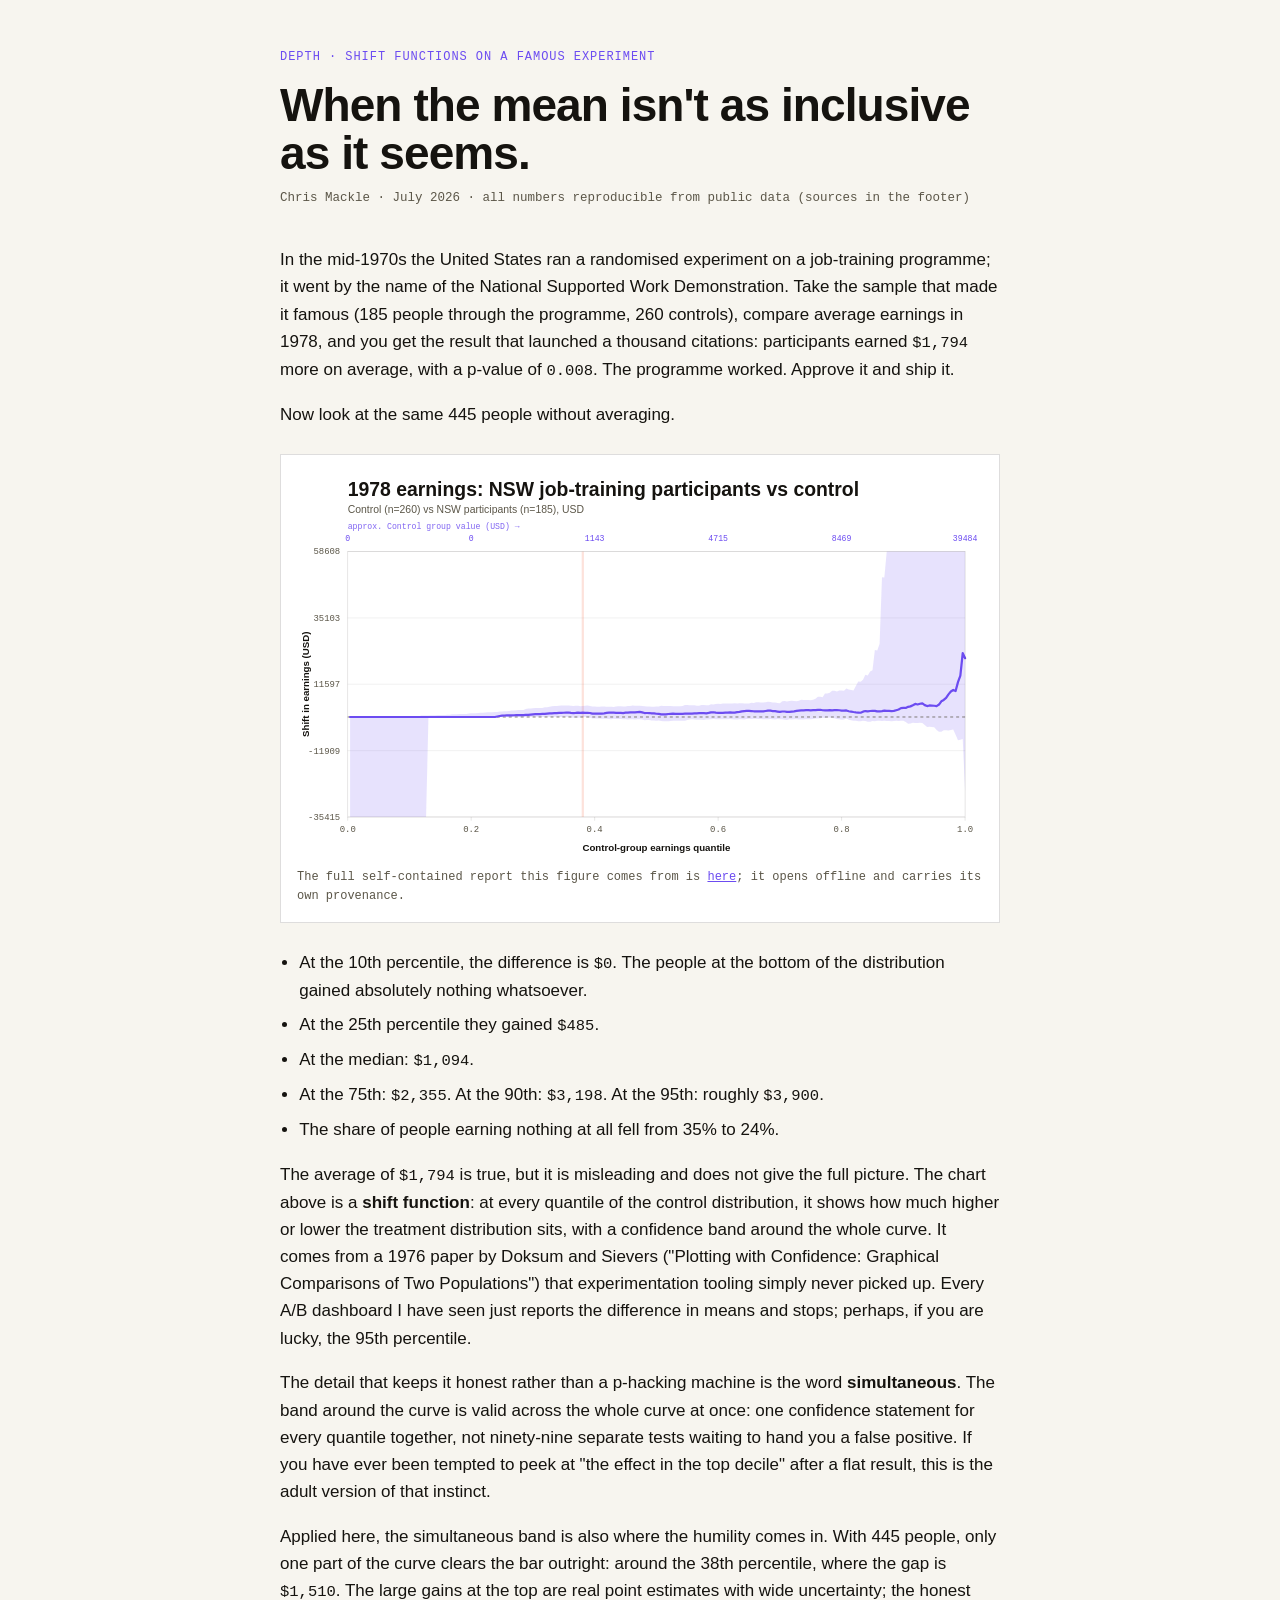
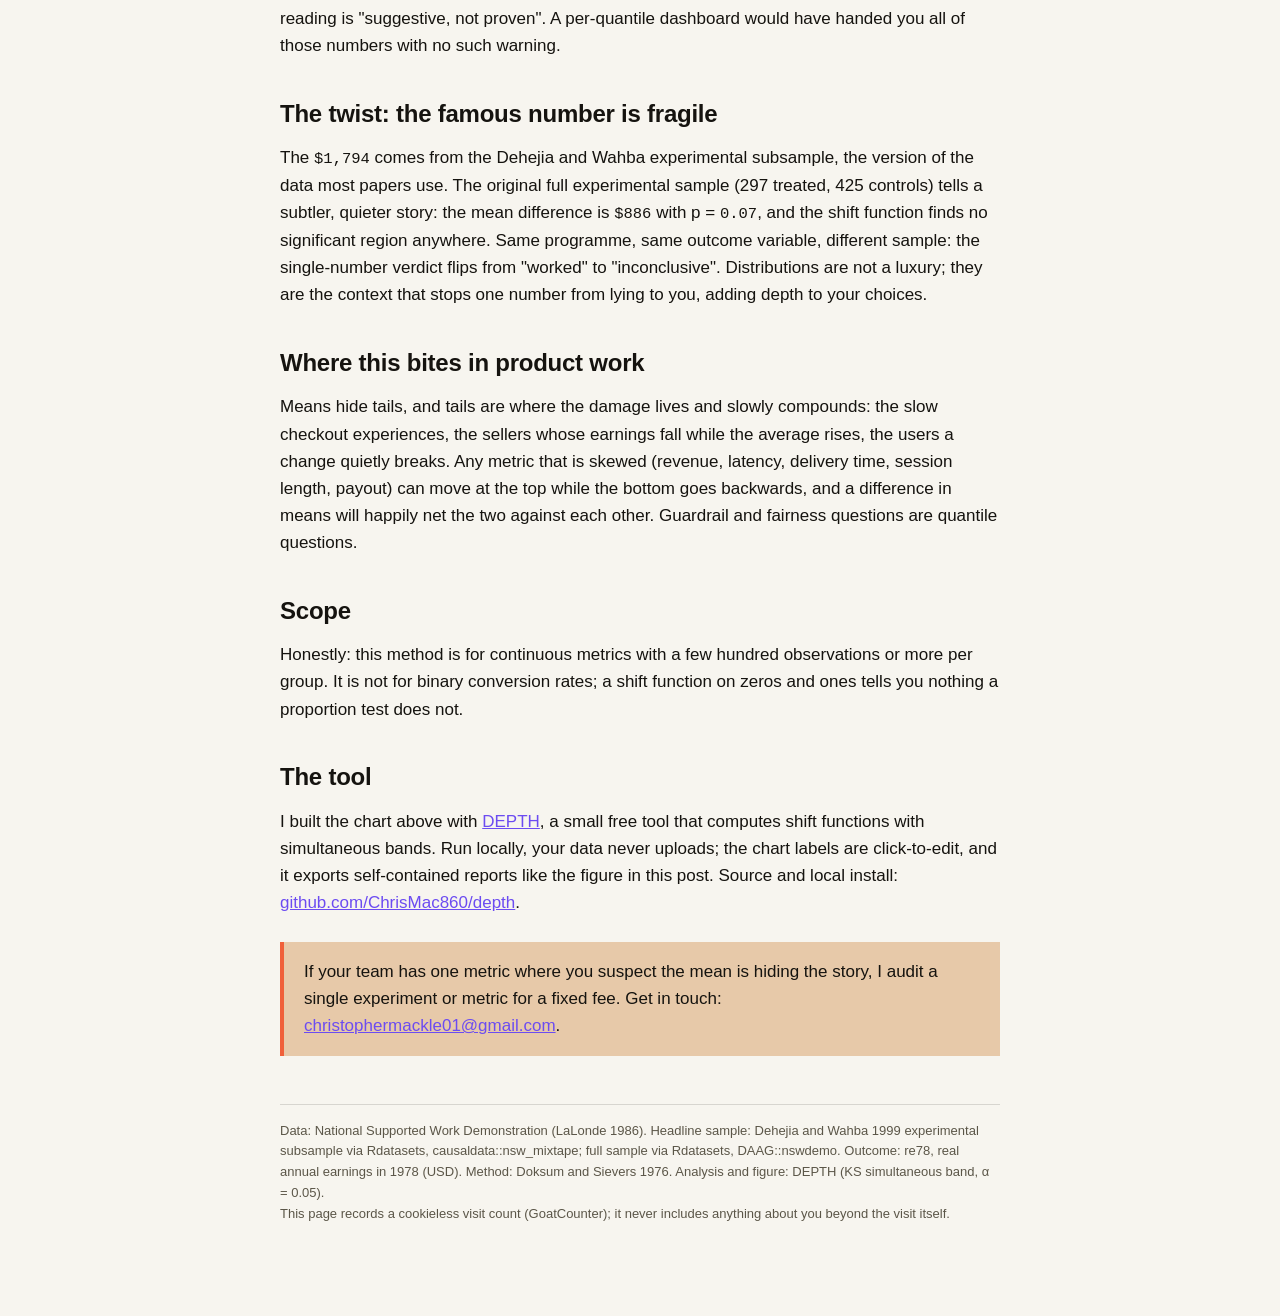
==== docs/index.html @ 8d06cf03 "Launch article page + visible single-point significance marker docs/index.html: the launch article (" ====
<!doctype html>
<html lang="en">
<head>
<meta charset="utf-8">
<meta name="viewport" content="width=device-width, initial-scale=1">
<title>When the mean isn't as inclusive as it seems</title>
<meta name="description" content="A randomised job-training experiment, a famous +$1,794 average, and the fifty-year-old method that shows who actually got it.">
<style>
  :root{ --paper:#F7F5EF; --ink:#15130F; --mute:#5B5648; --accent:#6C4CF1; --signal:#F0603A; --warm:#E7C9A9;
         --mono:'JetBrains Mono', ui-monospace, 'SF Mono', Menlo, Consolas, monospace; }
  *{ box-sizing:border-box; }
  body{ margin:0; background:var(--paper); color:var(--ink);
        font-family:'Inter','Helvetica Neue',Arial,sans-serif; line-height:1.6;
        padding:3rem 1.25rem 5rem; }
  .wrap{ max-width:720px; margin:0 auto; }
  .kicker{ font-family:var(--mono); font-size:12px; letter-spacing:.08em; text-transform:uppercase; color:var(--accent); margin:0 0 14px; }
  h1{ font-weight:900; font-size:clamp(30px,6vw,46px); letter-spacing:-.02em; line-height:1.05; margin:0 0 10px; }
  .byline{ font-family:var(--mono); font-size:12.5px; color:var(--mute); margin:0 0 2.4rem; }
  p{ margin:0 0 1.1rem; font-size:17px; }
  h2{ font-weight:800; font-size:24px; letter-spacing:-.01em; margin:2.2rem 0 .7rem; }
  ul{ margin:0 0 1.1rem; padding-left:1.2rem; }
  li{ margin-bottom:.45rem; font-size:17px; }
  strong{ font-weight:700; }
  .figure{ border:1px solid rgba(21,19,15,.14); background:#FFFFFF; padding:1rem; margin:1.6rem 0; }
  .figure svg{ width:100%; height:auto; display:block; }
  .figcap{ font-family:var(--mono); font-size:12px; color:var(--mute); margin:.6rem 0 0; }
  .figcap a{ color:var(--accent); }
  a{ color:var(--accent); }
  .num{ font-family:var(--mono); font-size:15.5px; }
  .cta{ background:var(--warm); border-left:4px solid var(--signal); padding:1rem 1.25rem; margin:1.6rem 0; }
  .cta p{ margin:0; }
  .footer{ color:var(--mute); font-size:13px; border-top:1px solid rgba(21,19,15,.14); margin-top:3rem; padding-top:1rem; line-height:1.6; }
  .footer a{ color:var(--mute); }
</style>
</head>
<body>
<div class="wrap">

  <p class="kicker">DEPTH · shift functions on a famous experiment</p>
  <h1>When the mean isn't as inclusive as it seems.</h1>
  <p class="byline">Chris Mackle · July 2026 · all numbers reproducible from public data (sources in the footer)</p>

  <p>In the mid-1970s the United States ran a randomised experiment on a job-training programme; it went by the name of the National Supported Work Demonstration. Take the sample that made it famous (185 people through the programme, 260 controls), compare average earnings in 1978, and you get the result that launched a thousand citations: participants earned <span class="num">$1,794</span> more on average, with a p-value of <span class="num">0.008</span>. The programme worked. Approve it and ship it.</p>

  <p>Now look at the same 445 people without averaging.</p>

  <div class="figure">
    <svg viewBox="0 0 920 520" xmlns="http://www.w3.org/2000/svg" font-family="'Inter','Helvetica Neue',Arial,sans-serif">
<style>
      .d-bg { fill: #FFFFFF; }
      .d-band { fill: #6C4CF1; fill-opacity: 0.16; }
      .d-line { fill: none; stroke: #6C4CF1; stroke-width: 3; stroke-linecap: round; stroke-linejoin: round; }
      .d-zero { stroke: #5B5648; stroke-width: 1; stroke-dasharray: 4 4; }
      .d-sig { fill: #F0603A; fill-opacity: 0.18; }
      .d-axis-line { stroke: rgba(21, 19, 15, 0.14); stroke-width: 1; }
      .d-tick-label { font-family: 'JetBrains Mono', ui-monospace, 'SF Mono', Menlo, Consolas, monospace; font-size: 12px; fill: #5B5648; }
      .d-axis-label { font-family: 'Inter','Helvetica Neue',Arial,sans-serif; font-size: 13px; font-weight: 700; fill: #15130F; }
      .d-title { font-family: 'Inter','Helvetica Neue',Arial,sans-serif; font-size: 26px; font-weight: 800; fill: #15130F; }
      .d-subtitle { font-family: 'Inter','Helvetica Neue',Arial,sans-serif; font-size: 14px; font-weight: 500; fill: #5B5648; }
      .d-secondary-label { font-family: 'JetBrains Mono', ui-monospace, 'SF Mono', Menlo, Consolas, monospace; font-size: 11px; fill: #6C4CF1; }
      .depth-editable { cursor: pointer; }
      .depth-editable:hover .depth-editable__underline,
      .depth-editable:focus-visible .depth-editable__underline { opacity: 1; }
      .depth-editable__underline { opacity: 0; stroke: #6C4CF1; stroke-width: 1; stroke-dasharray: 2 2; transition: opacity .15s ease; }
    </style>
<rect class="d-bg" x="0" y="0" width="920" height="520" rx="0"></rect>
<g class="depth-editable" data-edit-key="title" tabindex="0" role="button" aria-label="Edit title">
      <text class="d-title" x="68" y="34" text-anchor="start" >1978 earnings: NSW job-training participants vs control</text>
      <line class="depth-editable__underline" x1="0" y1="0" x2="0" y2="0"></line>
    </g>
<g class="depth-editable" data-edit-key="subtitle" tabindex="0" role="button" aria-label="Edit subtitle">
      <text class="d-subtitle" x="68" y="56" text-anchor="start" >Control (n=260) vs NSW participants (n=185), USD</text>
      <line class="depth-editable__underline" x1="0" y1="0" x2="0" y2="0"></line>
    </g>
<g>
  <text class="d-secondary-label" x="68" y="78" text-anchor="start" opacity="0.85">approx. Control group value (USD) &#8594;</text>
  <text class="d-secondary-label" x="68.0" y="94" text-anchor="middle">0</text><text class="d-secondary-label" x="233.6" y="94" text-anchor="middle">0</text><text class="d-secondary-label" x="399.2" y="94" text-anchor="middle">1143</text><text class="d-secondary-label" x="564.8" y="94" text-anchor="middle">4715</text><text class="d-secondary-label" x="730.4" y="94" text-anchor="middle">8469</text><text class="d-secondary-label" x="896.0" y="94" text-anchor="middle">39484</text>
</g>
<g>
  
      <line class="d-axis-line" x1="68" y1="464.0" x2="896" y2="464.0" opacity="0.5"></line>
      <text class="d-tick-label" x="58" y="468.0" text-anchor="end">-35415</text>
    
      <line class="d-axis-line" x1="68" y1="375.0" x2="896" y2="375.0" opacity="0.5"></line>
      <text class="d-tick-label" x="58" y="379.0" text-anchor="end">-11909</text>
    
      <line class="d-axis-line" x1="68" y1="286.0" x2="896" y2="286.0" opacity="0.5"></line>
      <text class="d-tick-label" x="58" y="290.0" text-anchor="end">11597</text>
    
      <line class="d-axis-line" x1="68" y1="197.0" x2="896" y2="197.0" opacity="0.5"></line>
      <text class="d-tick-label" x="58" y="201.0" text-anchor="end">35103</text>
    
      <line class="d-axis-line" x1="68" y1="108.0" x2="896" y2="108.0" opacity="0.5"></line>
      <text class="d-tick-label" x="58" y="112.0" text-anchor="end">58608</text>
    
  <rect class="d-sig" x="381.8" y="108" width="3.0" height="356"></rect>
  <path class="d-band" d="M 71.18,329.91 L 74.37,329.91 L 77.55,329.91 L 80.74,329.91 L 83.92,329.91 L 87.11,329.91 L 90.29,329.91 L 93.48,329.91 L 96.66,329.91 L 99.85,329.91 L 103.03,329.91 L 106.22,329.91 L 109.40,329.91 L 112.58,329.91 L 115.77,329.91 L 118.95,329.91 L 122.14,329.91 L 125.32,329.91 L 128.51,329.91 L 131.69,329.91 L 134.88,329.91 L 138.06,329.91 L 141.25,329.91 L 144.43,329.91 L 147.62,329.91 L 150.80,329.91 L 153.98,329.91 L 157.17,329.91 L 160.35,329.91 L 163.54,328.81 L 166.72,328.07 L 169.91,328.07 L 173.09,327.83 L 176.28,327.79 L 179.46,327.67 L 182.65,327.67 L 185.83,327.46 L 189.02,327.37 L 192.20,327.37 L 195.38,327.36 L 198.57,327.09 L 201.75,327.02 L 204.94,327.02 L 208.12,326.39 L 211.31,326.14 L 214.49,326.14 L 217.68,325.94 L 220.86,325.87 L 224.05,325.80 L 227.23,325.80 L 230.42,325.16 L 233.60,325.01 L 236.78,325.01 L 239.97,324.76 L 243.15,324.51 L 246.34,324.38 L 249.52,324.38 L 252.71,323.95 L 255.89,323.65 L 259.08,323.65 L 262.26,323.62 L 265.45,323.19 L 268.63,323.19 L 271.82,322.62 L 275.00,322.51 L 278.18,322.37 L 281.37,322.37 L 284.55,321.71 L 287.74,321.12 L 290.92,321.12 L 294.11,321.01 L 297.29,320.61 L 300.48,320.50 L 303.66,320.50 L 306.85,319.35 L 310.03,318.46 L 313.22,318.46 L 316.40,318.19 L 319.58,317.82 L 322.77,317.81 L 325.95,317.81 L 329.14,317.68 L 332.32,316.80 L 335.51,316.80 L 338.69,316.29 L 341.88,315.57 L 345.06,315.21 L 348.25,315.21 L 351.43,314.87 L 354.62,314.64 L 357.80,314.64 L 360.98,314.55 L 364.17,314.38 L 367.35,314.84 L 370.54,315.12 L 373.72,314.96 L 376.91,314.80 L 380.09,315.37 L 383.28,315.23 L 386.46,314.83 L 389.65,314.53 L 392.83,315.20 L 396.02,315.98 L 399.20,315.90 L 402.38,316.06 L 405.57,316.24 L 408.75,315.98 L 411.94,315.95 L 415.12,316.20 L 418.31,316.06 L 421.49,316.29 L 424.68,316.35 L 427.86,315.72 L 431.05,315.51 L 434.23,315.59 L 437.42,315.79 L 440.60,315.81 L 443.78,315.16 L 446.97,315.23 L 450.15,314.56 L 453.34,314.71 L 456.52,314.79 L 459.71,314.70 L 462.89,315.17 L 466.08,315.64 L 469.26,315.71 L 472.45,315.78 L 475.63,316.05 L 478.82,316.16 L 482.00,315.88 L 485.18,315.71 L 488.37,314.98 L 491.55,315.27 L 494.74,315.27 L 497.92,315.01 L 501.11,315.27 L 504.29,315.39 L 507.48,315.50 L 510.66,315.42 L 513.85,315.56 L 517.03,315.10 L 520.22,313.81 L 523.40,313.87 L 526.58,314.08 L 529.77,314.17 L 532.95,314.23 L 536.14,314.79 L 539.32,314.71 L 542.51,313.72 L 545.69,313.93 L 548.88,314.10 L 552.06,314.02 L 555.25,312.84 L 558.43,313.26 L 561.62,312.46 L 564.80,312.28 L 567.98,312.52 L 571.17,311.94 L 574.35,311.79 L 577.54,311.74 L 580.72,311.79 L 583.91,311.88 L 587.09,311.64 L 590.28,311.70 L 593.46,311.58 L 596.65,311.52 L 599.83,311.82 L 603.02,311.77 L 606.20,311.71 L 609.38,310.90 L 612.57,311.30 L 615.75,310.23 L 618.94,310.09 L 622.12,310.32 L 625.31,310.63 L 628.49,310.18 L 631.68,309.59 L 634.86,309.85 L 638.05,310.32 L 641.23,310.51 L 644.42,311.09 L 647.60,311.43 L 650.78,308.75 L 653.97,308.48 L 657.15,309.03 L 660.34,308.39 L 663.52,308.00 L 666.71,308.60 L 669.89,308.78 L 673.08,308.23 L 676.26,306.92 L 679.45,307.13 L 682.63,307.12 L 685.82,306.99 L 689.00,307.40 L 692.18,306.87 L 695.37,305.35 L 698.55,302.78 L 701.74,302.86 L 704.92,303.34 L 708.11,298.32 L 711.29,298.35 L 714.48,297.50 L 717.66,294.76 L 720.85,294.78 L 724.03,295.68 L 727.22,294.49 L 730.40,294.52 L 733.58,294.83 L 736.77,291.74 L 739.95,293.01 L 743.14,293.73 L 746.32,294.30 L 749.51,288.22 L 752.69,282.35 L 755.88,282.80 L 759.06,279.80 L 762.25,273.16 L 765.43,274.26 L 768.62,268.77 L 771.80,267.27 L 774.98,240.03 L 778.17,240.82 L 781.35,231.82 L 784.54,142.45 L 787.72,142.75 L 790.91,108.00 L 794.09,108.00 L 797.28,108.00 L 800.46,108.00 L 803.65,108.00 L 806.83,108.00 L 810.02,108.00 L 813.20,108.00 L 816.38,108.00 L 819.57,108.00 L 822.75,108.00 L 825.94,108.00 L 829.12,108.00 L 832.31,108.00 L 835.49,108.00 L 838.68,108.00 L 841.86,108.00 L 845.05,108.00 L 848.23,108.00 L 851.42,108.00 L 854.60,108.00 L 857.78,108.00 L 860.97,108.00 L 864.15,108.00 L 867.34,108.00 L 870.52,108.00 L 873.71,108.00 L 876.89,108.00 L 880.08,108.00 L 883.26,108.00 L 886.45,108.00 L 889.63,108.00 L 892.82,108.00 L 896.00,108.00 L 896.00,429.55 L 892.82,359.35 L 889.63,360.54 L 886.45,361.21 L 883.26,353.77 L 880.08,346.78 L 876.89,347.21 L 873.71,348.02 L 870.52,347.75 L 867.34,347.68 L 864.15,349.76 L 860.97,349.70 L 857.78,347.43 L 854.60,343.73 L 851.42,343.35 L 848.23,343.10 L 845.05,343.35 L 841.86,340.54 L 838.68,337.84 L 835.49,337.67 L 832.31,337.81 L 829.12,337.95 L 825.94,337.73 L 822.75,338.58 L 819.57,338.90 L 816.38,336.77 L 813.20,334.97 L 810.02,335.11 L 806.83,335.20 L 803.65,334.83 L 800.46,335.43 L 797.28,335.50 L 794.09,335.23 L 790.91,335.26 L 787.72,334.90 L 784.54,335.31 L 781.35,335.09 L 778.17,334.84 L 774.98,335.51 L 771.80,335.18 L 768.62,336.27 L 765.43,336.45 L 762.25,335.39 L 759.06,334.83 L 755.88,335.77 L 752.69,335.50 L 749.51,335.10 L 746.32,334.80 L 743.14,334.32 L 739.95,333.49 L 736.77,331.99 L 733.58,333.16 L 730.40,333.44 L 727.22,332.91 L 724.03,332.50 L 720.85,331.70 L 717.66,331.25 L 714.48,330.67 L 711.29,330.80 L 708.11,331.14 L 704.92,330.97 L 701.74,331.51 L 698.55,332.01 L 695.37,332.01 L 692.18,332.74 L 689.00,333.04 L 685.82,332.81 L 682.63,332.79 L 679.45,333.21 L 676.26,333.26 L 673.08,333.19 L 669.89,333.05 L 666.71,332.80 L 663.52,333.16 L 660.34,333.03 L 657.15,333.91 L 653.97,333.47 L 650.78,332.90 L 647.60,333.06 L 644.42,332.74 L 641.23,333.28 L 638.05,333.02 L 634.86,332.68 L 631.68,332.80 L 628.49,332.77 L 625.31,332.83 L 622.12,332.65 L 618.94,332.45 L 615.75,332.39 L 612.57,332.31 L 609.38,332.47 L 606.20,332.26 L 603.02,332.60 L 599.83,333.21 L 596.65,333.07 L 593.46,332.97 L 590.28,333.15 L 587.09,333.28 L 583.91,332.91 L 580.72,332.61 L 577.54,332.89 L 574.35,332.86 L 571.17,332.86 L 567.98,332.96 L 564.80,333.07 L 561.62,332.85 L 558.43,332.55 L 555.25,332.85 L 552.06,333.27 L 548.88,333.12 L 545.69,333.78 L 542.51,333.69 L 539.32,333.56 L 536.14,333.47 L 532.95,333.27 L 529.77,333.08 L 526.58,333.15 L 523.40,333.78 L 520.22,334.87 L 517.03,334.83 L 513.85,334.79 L 510.66,335.06 L 507.48,335.03 L 504.29,334.92 L 501.11,335.31 L 497.92,335.71 L 494.74,335.68 L 491.55,335.45 L 488.37,335.28 L 485.18,334.72 L 482.00,334.87 L 478.82,334.68 L 475.63,334.60 L 472.45,333.97 L 469.26,334.01 L 466.08,334.37 L 462.89,333.43 L 459.71,332.82 L 456.52,333.05 L 453.34,333.22 L 450.15,333.01 L 446.97,332.87 L 443.78,333.43 L 440.60,332.96 L 437.42,332.91 L 434.23,332.53 L 431.05,332.65 L 427.86,332.57 L 424.68,332.33 L 421.49,332.90 L 418.31,332.53 L 415.12,332.36 L 411.94,332.38 L 408.75,332.15 L 405.57,332.06 L 402.38,331.94 L 399.20,332.00 L 396.02,331.97 L 392.83,330.75 L 389.65,330.12 L 386.46,329.96 L 383.28,329.76 L 380.09,330.48 L 376.91,331.01 L 373.72,330.99 L 370.54,330.95 L 367.35,330.67 L 364.17,330.08 L 360.98,329.91 L 357.80,329.91 L 354.62,329.91 L 351.43,329.91 L 348.25,329.91 L 345.06,329.91 L 341.88,329.91 L 338.69,329.91 L 335.51,329.91 L 332.32,329.91 L 329.14,329.91 L 325.95,329.91 L 322.77,329.91 L 319.58,329.91 L 316.40,329.91 L 313.22,329.91 L 310.03,329.91 L 306.85,329.91 L 303.66,329.91 L 300.48,329.91 L 297.29,329.91 L 294.11,329.91 L 290.92,329.91 L 287.74,329.91 L 284.55,329.91 L 281.37,329.91 L 278.18,329.91 L 275.00,329.91 L 271.82,329.91 L 268.63,329.91 L 265.45,329.91 L 262.26,329.91 L 259.08,329.91 L 255.89,329.91 L 252.71,329.91 L 249.52,329.91 L 246.34,329.91 L 243.15,329.91 L 239.97,329.91 L 236.78,329.91 L 233.60,329.91 L 230.42,329.91 L 227.23,329.91 L 224.05,329.91 L 220.86,329.91 L 217.68,329.91 L 214.49,329.91 L 211.31,329.91 L 208.12,329.91 L 204.94,329.91 L 201.75,329.91 L 198.57,329.91 L 195.38,329.91 L 192.20,329.91 L 189.02,329.91 L 185.83,329.91 L 182.65,329.91 L 179.46,329.91 L 176.28,329.91 L 173.09,464.00 L 169.91,464.00 L 166.72,464.00 L 163.54,464.00 L 160.35,464.00 L 157.17,464.00 L 153.98,464.00 L 150.80,464.00 L 147.62,464.00 L 144.43,464.00 L 141.25,464.00 L 138.06,464.00 L 134.88,464.00 L 131.69,464.00 L 128.51,464.00 L 125.32,464.00 L 122.14,464.00 L 118.95,464.00 L 115.77,464.00 L 112.58,464.00 L 109.40,464.00 L 106.22,464.00 L 103.03,464.00 L 99.85,464.00 L 96.66,464.00 L 93.48,464.00 L 90.29,464.00 L 87.11,464.00 L 83.92,464.00 L 80.74,464.00 L 77.55,464.00 L 74.37,464.00 L 71.18,464.00 Z"></path>
  <line class="d-zero" x1="68" y1="329.9" x2="896" y2="329.9"></line>
  <path class="d-line" d="M 71.18,329.91 L 74.37,329.91 L 77.55,329.91 L 80.74,329.91 L 83.92,329.91 L 87.11,329.91 L 90.29,329.91 L 93.48,329.91 L 96.66,329.91 L 99.85,329.91 L 103.03,329.91 L 106.22,329.91 L 109.40,329.91 L 112.58,329.91 L 115.77,329.91 L 118.95,329.91 L 122.14,329.91 L 125.32,329.91 L 128.51,329.91 L 131.69,329.91 L 134.88,329.91 L 138.06,329.91 L 141.25,329.91 L 144.43,329.91 L 147.62,329.91 L 150.80,329.91 L 153.98,329.91 L 157.17,329.91 L 160.35,329.91 L 163.54,329.91 L 166.72,329.91 L 169.91,329.91 L 173.09,329.91 L 176.28,329.91 L 179.46,329.91 L 182.65,329.91 L 185.83,329.91 L 189.02,329.91 L 192.20,329.91 L 195.38,329.91 L 198.57,329.91 L 201.75,329.91 L 204.94,329.91 L 208.12,329.91 L 211.31,329.91 L 214.49,329.91 L 217.68,329.91 L 220.86,329.91 L 224.05,329.91 L 227.23,329.91 L 230.42,329.91 L 233.60,329.91 L 236.78,329.91 L 239.97,329.91 L 243.15,329.91 L 246.34,329.91 L 249.52,329.91 L 252.71,329.91 L 255.89,329.91 L 259.08,329.91 L 262.26,329.91 L 265.45,329.91 L 268.63,329.27 L 271.82,328.59 L 275.00,328.07 L 278.18,327.90 L 281.37,327.81 L 284.55,327.78 L 287.74,327.69 L 290.92,327.56 L 294.11,327.44 L 297.29,327.37 L 300.48,327.36 L 303.66,327.26 L 306.85,327.09 L 310.03,327.04 L 313.22,326.71 L 316.40,326.34 L 319.58,326.16 L 322.77,326.02 L 325.95,325.92 L 329.14,325.86 L 332.32,325.82 L 335.51,325.51 L 338.69,325.13 L 341.88,325.03 L 345.06,324.87 L 348.25,324.69 L 351.43,324.52 L 354.62,324.42 L 357.80,324.21 L 360.98,323.92 L 364.17,323.88 L 367.35,324.40 L 370.54,324.57 L 373.72,324.30 L 376.91,323.92 L 380.09,324.25 L 383.28,324.19 L 386.46,324.29 L 389.65,324.34 L 392.83,324.56 L 396.02,325.48 L 399.20,325.39 L 402.38,325.38 L 405.57,325.30 L 408.75,325.32 L 411.94,325.02 L 415.12,324.49 L 418.31,324.11 L 421.49,324.19 L 424.68,324.03 L 427.86,324.27 L 431.05,324.33 L 434.23,324.35 L 437.42,324.64 L 440.60,324.13 L 443.78,324.17 L 446.97,323.85 L 450.15,323.63 L 453.34,323.56 L 456.52,323.39 L 459.71,323.16 L 462.89,323.74 L 466.08,324.59 L 469.26,324.55 L 472.45,324.57 L 475.63,325.08 L 478.82,325.08 L 482.00,325.56 L 485.18,325.85 L 488.37,326.30 L 491.55,326.41 L 494.74,326.35 L 497.92,325.90 L 501.11,325.70 L 504.29,325.50 L 507.48,325.62 L 510.66,325.60 L 513.85,325.71 L 517.03,325.60 L 520.22,325.44 L 523.40,325.29 L 526.58,325.28 L 529.77,325.35 L 532.95,325.13 L 536.14,324.93 L 539.32,324.82 L 542.51,324.78 L 545.69,324.83 L 548.88,324.98 L 552.06,324.48 L 555.25,323.82 L 558.43,323.55 L 561.62,324.15 L 564.80,324.31 L 567.98,324.46 L 571.17,324.40 L 574.35,324.10 L 577.54,323.94 L 580.72,323.87 L 583.91,324.06 L 587.09,323.99 L 590.28,323.44 L 593.46,323.02 L 596.65,322.37 L 599.83,321.92 L 603.02,321.66 L 606.20,321.80 L 609.38,321.88 L 612.57,322.22 L 615.75,322.33 L 618.94,322.32 L 622.12,322.40 L 625.31,322.50 L 628.49,321.87 L 631.68,321.29 L 634.86,321.51 L 638.05,321.92 L 641.23,322.10 L 644.42,322.57 L 647.60,323.06 L 650.78,322.54 L 653.97,322.54 L 657.15,323.05 L 660.34,323.14 L 663.52,322.76 L 666.71,322.45 L 669.89,321.73 L 673.08,321.44 L 676.26,321.17 L 679.45,320.88 L 682.63,320.78 L 685.82,320.69 L 689.00,320.98 L 692.18,320.79 L 695.37,320.60 L 698.55,320.23 L 701.74,320.23 L 704.92,320.87 L 708.11,320.96 L 711.29,320.96 L 714.48,320.83 L 717.66,320.90 L 720.85,320.68 L 724.03,320.70 L 727.22,320.86 L 730.40,321.24 L 733.58,321.40 L 736.77,321.16 L 739.95,322.20 L 743.14,322.66 L 746.32,323.23 L 749.51,323.64 L 752.69,323.96 L 755.88,324.22 L 759.06,322.80 L 762.25,321.93 L 765.43,322.44 L 768.62,321.88 L 771.80,321.58 L 774.98,321.58 L 778.17,322.28 L 781.35,322.48 L 784.54,322.00 L 787.72,321.32 L 790.91,321.69 L 794.09,321.75 L 797.28,321.89 L 800.46,321.75 L 803.65,320.82 L 806.83,319.83 L 810.02,318.04 L 813.20,317.61 L 816.38,317.77 L 819.57,316.29 L 822.75,315.67 L 825.94,314.14 L 829.12,312.39 L 832.31,313.14 L 835.49,312.17 L 838.68,311.66 L 841.86,314.01 L 845.05,315.25 L 848.23,314.48 L 851.42,314.56 L 854.60,314.83 L 857.78,315.27 L 860.97,313.24 L 864.15,308.86 L 867.34,307.05 L 870.52,304.35 L 873.71,299.59 L 876.89,295.74 L 880.08,293.70 L 883.26,295.11 L 886.45,283.17 L 889.63,274.27 L 892.82,244.26 L 896.00,251.06" data-line-id="depth-delta-line"></path>
  
      <line class="d-axis-line" x1="68.0" y1="464" x2="68.0" y2="469"></line>
      <text class="d-tick-label" x="68.0" y="484" text-anchor="middle">0.0</text>
    
      <line class="d-axis-line" x1="233.6" y1="464" x2="233.6" y2="469"></line>
      <text class="d-tick-label" x="233.6" y="484" text-anchor="middle">0.2</text>
    
      <line class="d-axis-line" x1="399.2" y1="464" x2="399.2" y2="469"></line>
      <text class="d-tick-label" x="399.2" y="484" text-anchor="middle">0.4</text>
    
      <line class="d-axis-line" x1="564.8" y1="464" x2="564.8" y2="469"></line>
      <text class="d-tick-label" x="564.8" y="484" text-anchor="middle">0.6</text>
    
      <line class="d-axis-line" x1="730.4" y1="464" x2="730.4" y2="469"></line>
      <text class="d-tick-label" x="730.4" y="484" text-anchor="middle">0.8</text>
    
      <line class="d-axis-line" x1="896.0" y1="464" x2="896.0" y2="469"></line>
      <text class="d-tick-label" x="896.0" y="484" text-anchor="middle">1.0</text>
    
  <rect x="68" y="108" width="828" height="356" fill="none" stroke="rgba(21, 19, 15, 0.14)"></rect>
</g>
<g class="depth-editable" data-edit-key="xlabel" tabindex="0" role="button" aria-label="Edit xlabel">
      <text class="d-axis-label" x="482" y="510" text-anchor="middle" >Control-group earnings quantile</text>
      <line class="depth-editable__underline" x1="0" y1="0" x2="0" y2="0"></line>
    </g>
<g class="depth-editable" data-edit-key="ylabel" tabindex="0" role="button" aria-label="Edit ylabel">
      <text class="d-axis-label" x="16" y="286" text-anchor="middle" transform="rotate(-90 16 286)">Shift in earnings (USD)</text>
      <line class="depth-editable__underline" x1="0" y1="0" x2="0" y2="0"></line>
    </g>
</svg>
    <p class="figcap">The full self-contained report this figure comes from is <a href="nsw-lalonde-report.html">here</a>; it opens offline and carries its own provenance.</p>
  </div>

  <ul>
    <li>At the 10th percentile, the difference is <span class="num">$0</span>. The people at the bottom of the distribution gained absolutely nothing whatsoever.</li>
    <li>At the 25th percentile they gained <span class="num">$485</span>.</li>
    <li>At the median: <span class="num">$1,094</span>.</li>
    <li>At the 75th: <span class="num">$2,355</span>. At the 90th: <span class="num">$3,198</span>. At the 95th: roughly <span class="num">$3,900</span>.</li>
    <li>The share of people earning nothing at all fell from 35% to 24%.</li>
  </ul>

  <p>The average of <span class="num">$1,794</span> is true, but it is misleading and does not give the full picture. The chart above is a <strong>shift function</strong>: at every quantile of the control distribution, it shows how much higher or lower the treatment distribution sits, with a confidence band around the whole curve. It comes from a 1976 paper by Doksum and Sievers ("Plotting with Confidence: Graphical Comparisons of Two Populations") that experimentation tooling simply never picked up. Every A/B dashboard I have seen just reports the difference in means and stops; perhaps, if you are lucky, the 95th percentile.</p>

  <p>The detail that keeps it honest rather than a p-hacking machine is the word <strong>simultaneous</strong>. The band around the curve is valid across the whole curve at once: one confidence statement for every quantile together, not ninety-nine separate tests waiting to hand you a false positive. If you have ever been tempted to peek at "the effect in the top decile" after a flat result, this is the adult version of that instinct.</p>

  <p>Applied here, the simultaneous band is also where the humility comes in. With 445 people, only one part of the curve clears the bar outright: around the 38th percentile, where the gap is <span class="num">$1,510</span>. The large gains at the top are real point estimates with wide uncertainty; the honest reading is "suggestive, not proven". A per-quantile dashboard would have handed you all of those numbers with no such warning.</p>

  <h2>The twist: the famous number is fragile</h2>
  <p>The <span class="num">$1,794</span> comes from the Dehejia and Wahba experimental subsample, the version of the data most papers use. The original full experimental sample (297 treated, 425 controls) tells a subtler, quieter story: the mean difference is <span class="num">$886</span> with p&nbsp;=&nbsp;<span class="num">0.07</span>, and the shift function finds no significant region anywhere. Same programme, same outcome variable, different sample: the single-number verdict flips from "worked" to "inconclusive". Distributions are not a luxury; they are the context that stops one number from lying to you, adding depth to your choices.</p>

  <h2>Where this bites in product work</h2>
  <p>Means hide tails, and tails are where the damage lives and slowly compounds: the slow checkout experiences, the sellers whose earnings fall while the average rises, the users a change quietly breaks. Any metric that is skewed (revenue, latency, delivery time, session length, payout) can move at the top while the bottom goes backwards, and a difference in means will happily net the two against each other. Guardrail and fairness questions are quantile questions.</p>

  <h2>Scope</h2>
  <p>Honestly: this method is for continuous metrics with a few hundred observations or more per group. It is not for binary conversion rates; a shift function on zeros and ones tells you nothing a proportion test does not.</p>

  <h2>The tool</h2>
  <p>I built the chart above with <a href="https://depth-p97z.onrender.com/">DEPTH</a>, a small free tool that computes shift functions with simultaneous bands. Run locally, your data never uploads; the chart labels are click-to-edit, and it exports self-contained reports like the figure in this post. Source and local install: <a href="https://github.com/ChrisMac860/depth">github.com/ChrisMac860/depth</a>.</p>

  <div class="cta">
    <p>If your team has one metric where you suspect the mean is hiding the story, I audit a single experiment or metric for a fixed fee. Get in touch: <a href="mailto:christophermackle01@gmail.com">christophermackle01@gmail.com</a>.</p>
  </div>

  <p class="footer">
    Data: National Supported Work Demonstration (LaLonde 1986). Headline sample: Dehejia and Wahba 1999 experimental subsample via Rdatasets, causaldata::nsw_mixtape; full sample via Rdatasets, DAAG::nswdemo. Outcome: re78, real annual earnings in 1978 (USD). Method: Doksum and Sievers 1976. Analysis and figure: DEPTH (KS simultaneous band, &alpha; = 0.05).<br>
    This page records a cookieless visit count (GoatCounter); it never includes anything about you beyond the visit itself.
  </p>

</div>
<script>
  (function () {
    if (location.hostname === 'chrismac860.github.io') {
      var s = document.createElement('script');
      s.async = true;
      s.setAttribute('data-goatcounter', 'https://cmackle.goatcounter.com/count');
      s.src = 'https://gc.zgo.at/count.js';
      document.head.appendChild(s);
    }
  })();
</script>
</body>
</html>
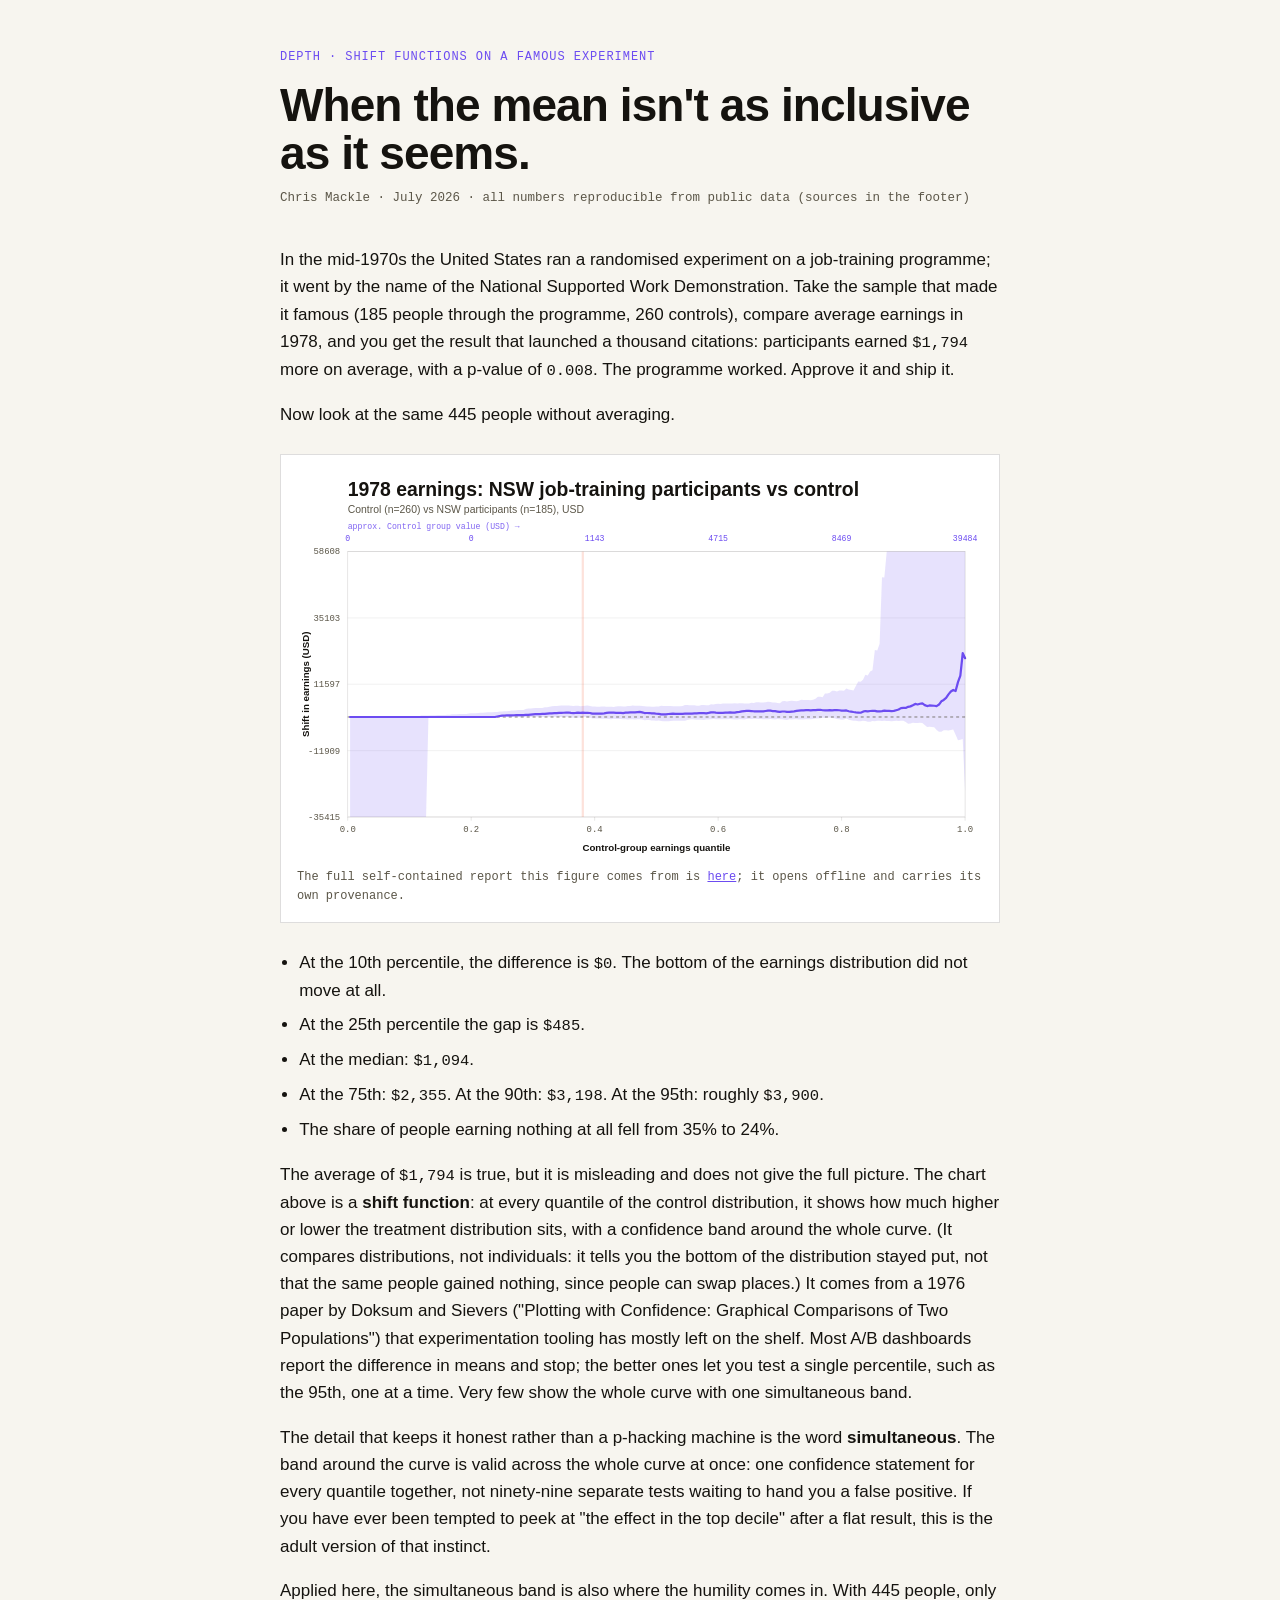
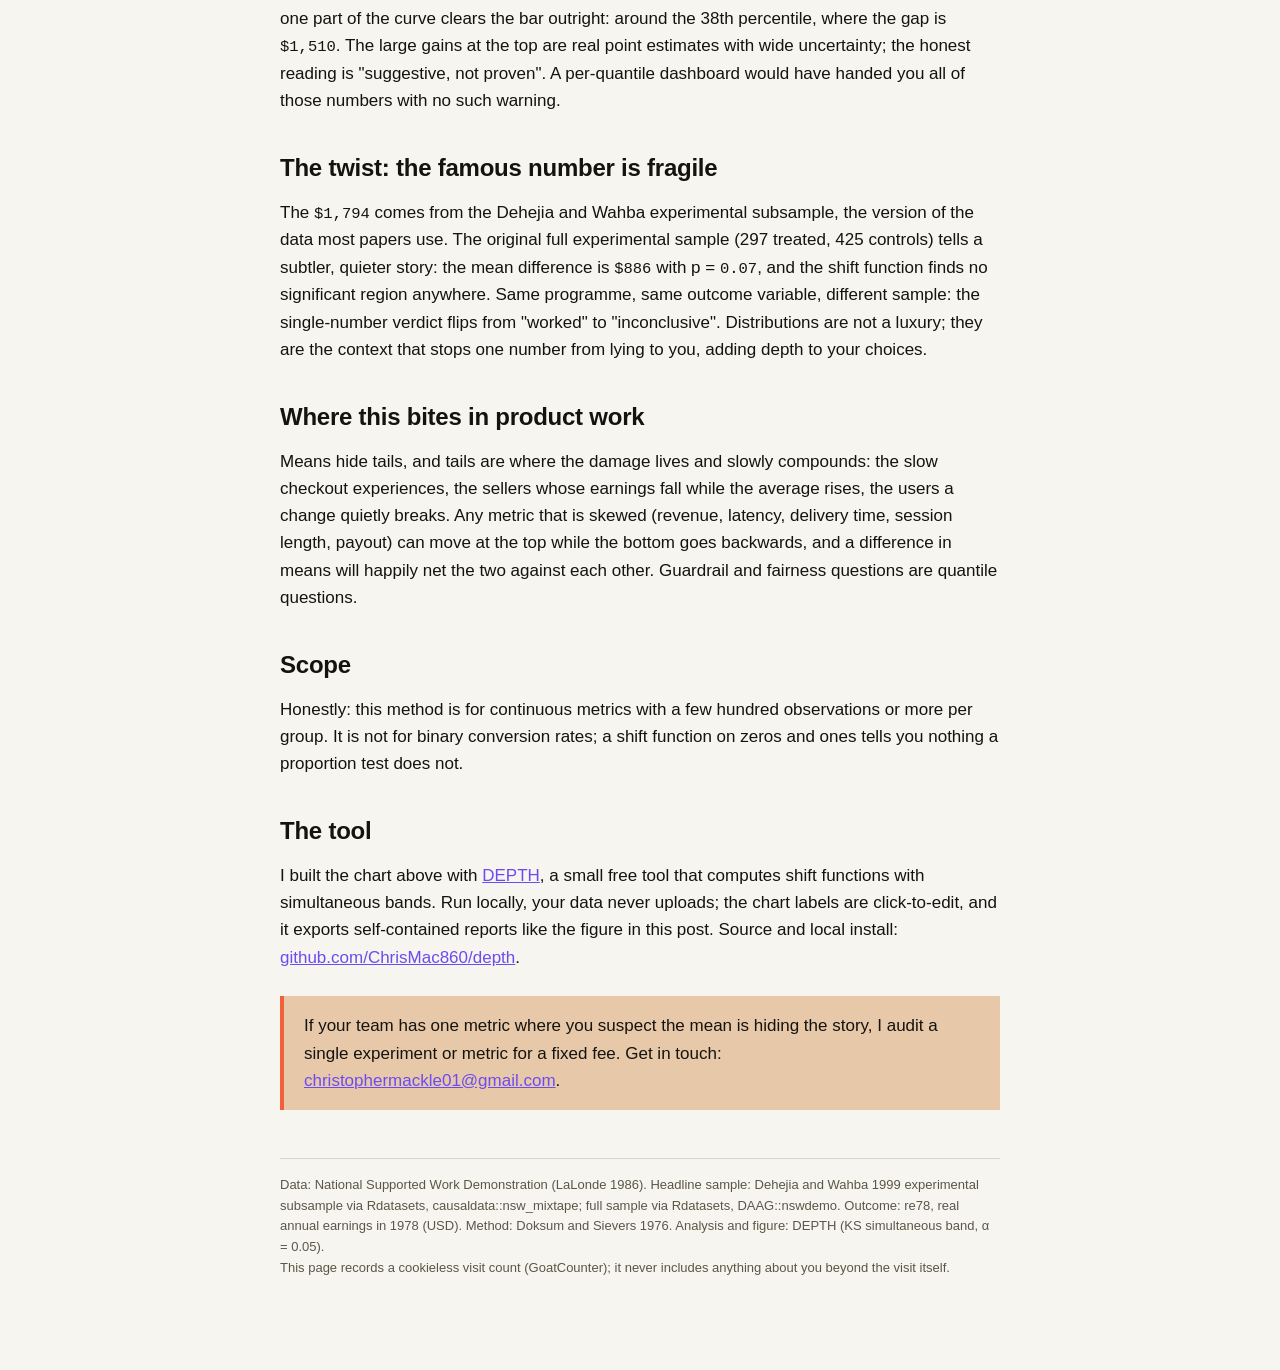
==== commit 46ef417b: "Article: fix distribution-vs-individual wording and soften tooling claim - Describe the 10th/25th pe" ====
--- a/docs/index.html
+++ b/docs/index.html
@@ -131,14 +131,14 @@
   </div>
 
   <ul>
-    <li>At the 10th percentile, the difference is <span class="num">$0</span>. The people at the bottom of the distribution gained absolutely nothing whatsoever.</li>
-    <li>At the 25th percentile they gained <span class="num">$485</span>.</li>
+    <li>At the 10th percentile, the difference is <span class="num">$0</span>. The bottom of the earnings distribution did not move at all.</li>
+    <li>At the 25th percentile the gap is <span class="num">$485</span>.</li>
     <li>At the median: <span class="num">$1,094</span>.</li>
     <li>At the 75th: <span class="num">$2,355</span>. At the 90th: <span class="num">$3,198</span>. At the 95th: roughly <span class="num">$3,900</span>.</li>
     <li>The share of people earning nothing at all fell from 35% to 24%.</li>
   </ul>
 
-  <p>The average of <span class="num">$1,794</span> is true, but it is misleading and does not give the full picture. The chart above is a <strong>shift function</strong>: at every quantile of the control distribution, it shows how much higher or lower the treatment distribution sits, with a confidence band around the whole curve. It comes from a 1976 paper by Doksum and Sievers ("Plotting with Confidence: Graphical Comparisons of Two Populations") that experimentation tooling simply never picked up. Every A/B dashboard I have seen just reports the difference in means and stops; perhaps, if you are lucky, the 95th percentile.</p>
+  <p>The average of <span class="num">$1,794</span> is true, but it is misleading and does not give the full picture. The chart above is a <strong>shift function</strong>: at every quantile of the control distribution, it shows how much higher or lower the treatment distribution sits, with a confidence band around the whole curve. (It compares distributions, not individuals: it tells you the bottom of the distribution stayed put, not that the same people gained nothing, since people can swap places.) It comes from a 1976 paper by Doksum and Sievers ("Plotting with Confidence: Graphical Comparisons of Two Populations") that experimentation tooling has mostly left on the shelf. Most A/B dashboards report the difference in means and stop; the better ones let you test a single percentile, such as the 95th, one at a time. Very few show the whole curve with one simultaneous band.</p>
 
   <p>The detail that keeps it honest rather than a p-hacking machine is the word <strong>simultaneous</strong>. The band around the curve is valid across the whole curve at once: one confidence statement for every quantile together, not ninety-nine separate tests waiting to hand you a false positive. If you have ever been tempted to peek at "the effect in the top decile" after a flat result, this is the adult version of that instinct.</p>
 
@@ -171,7 +171,7 @@
     if (location.hostname === 'chrismac860.github.io') {
       var s = document.createElement('script');
       s.async = true;
-      s.setAttribute('data-goatcounter', 'https://cmackle.goatcounter.com/count');
+      s.setAttribute('data-goatcounter', 'https://depth.goatcounter.com/count');
       s.src = 'https://gc.zgo.at/count.js';
       document.head.appendChild(s);
     }
